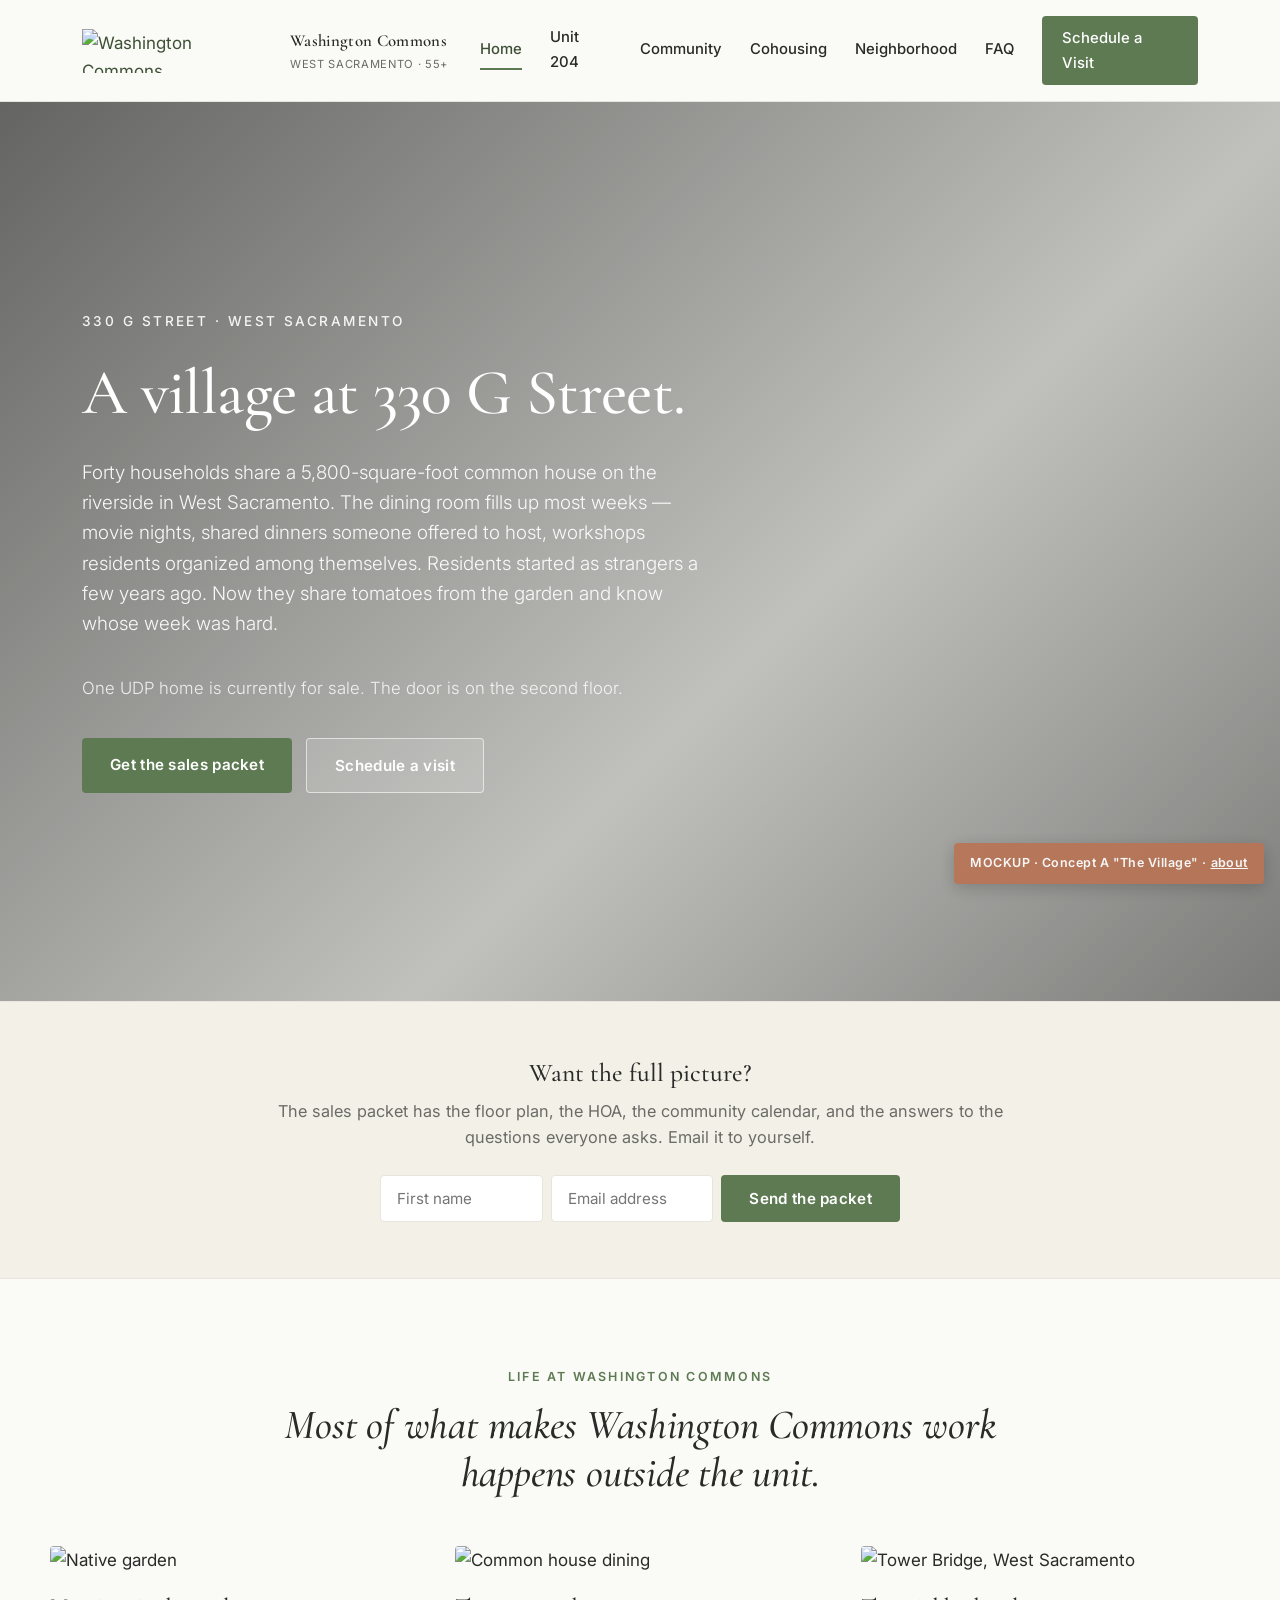
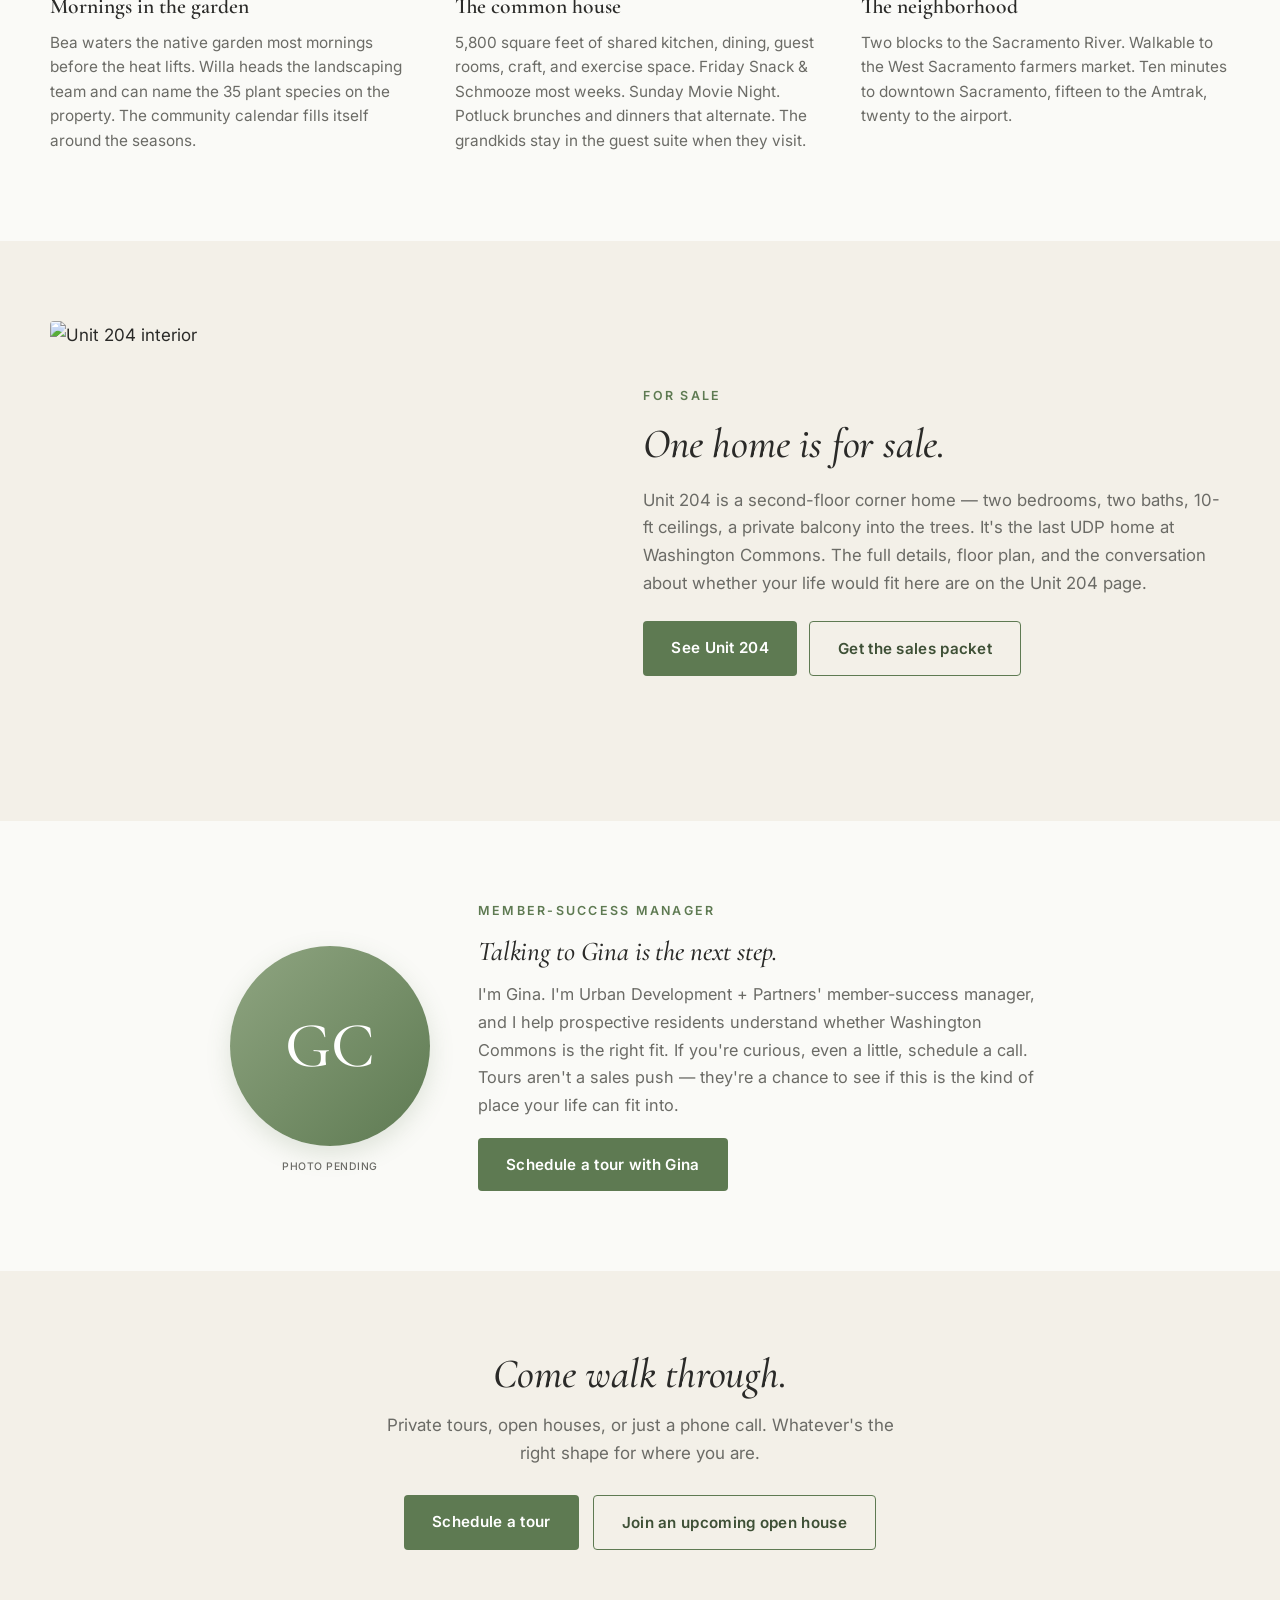
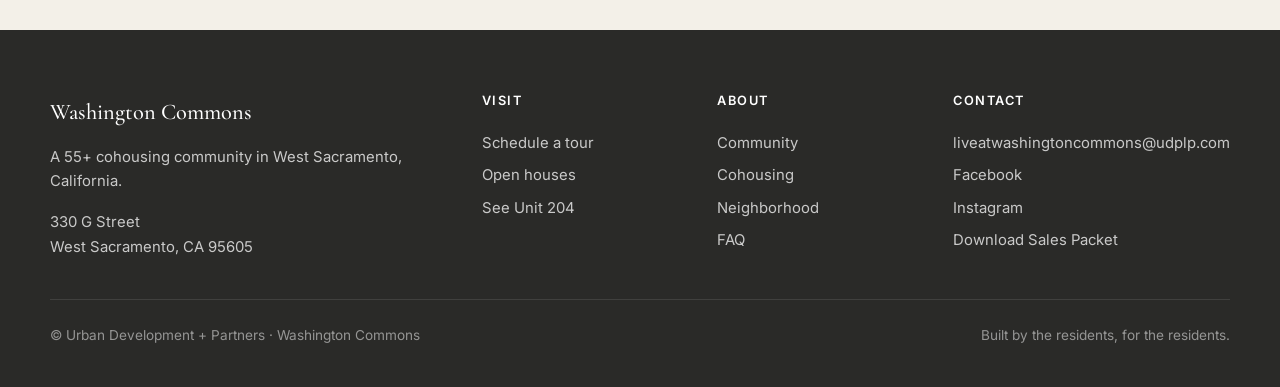
==== index.html @ b25f1376 "WCC site mockup — Concept A (The Village)" ====
<!DOCTYPE html>
<html lang="en">
<head>
<meta charset="UTF-8">
<meta name="viewport" content="width=device-width, initial-scale=1.0">
<title>Washington Commons — A village at 330 G Street</title>
<link rel="stylesheet" href="style.css">
<link rel="icon" href="https://images.squarespace-cdn.com/content/v1/697657b556ac413ff7d2d175/a5d7476b-2ac0-4a22-9eb6-491577fd9aad/favicon.ico?format=100w">
</head>
<body>

<!-- HEADER -->
<header class="site-header">
  <div class="header-inner">
    <a href="index.html" class="logo">
      <img src="https://images.squarespace-cdn.com/content/v1/697657b556ac413ff7d2d175/91190241-c644-4dd6-9b0e-fad398c0e906/washco_4C+%281%29.png" alt="Washington Commons">
      <span class="logo-text">Washington Commons<small>West Sacramento · 55+</small></span>
    </a>
    <nav class="main-nav">
      <a href="index.html" class="active">Home</a>
      <a href="unit.html">Unit 204</a>
      <a href="community.html">Community</a>
      <a href="cohousing.html">Cohousing</a>
      <a href="our.html">Neighborhood</a>
      <a href="faq.html">FAQ</a>
      <a href="#" class="nav-cta">Schedule a Visit</a>
    </nav>
  </div>
</header>

<!-- HERO -->
<section class="hero" style="background-image: url('https://www.washington-commons.org/uploads/8/2/1/7/82170760/wcc-dinner-2.jpeg');">
  <div class="hero-inner">
    <div class="hero-eyebrow">330 G Street · West Sacramento</div>
    <h1>A village at 330 G&nbsp;Street.</h1>
    <p>Forty households share a 5,800-square-foot common house on the riverside in West Sacramento. The dining room fills up most weeks — movie nights, shared dinners someone offered to host, workshops residents organized among themselves. Residents started as strangers a few years ago. Now they share tomatoes from the garden and know whose week was hard.</p>
    <p style="font-size: 1.05rem; opacity: 0.9; margin-bottom: 36px;">One UDP home is currently for sale. The door is on the second floor.</p>
    <div class="hero-ctas">
      <a href="#packet" class="btn btn-primary">Get the sales packet</a>
      <a href="#" class="btn btn-secondary">Schedule a visit</a>
    </div>
  </div>
</section>

<!-- SALES PACKET BAND -->
<section class="packet-band" id="packet">
  <div class="packet-inner">
    <h3>Want the full picture?</h3>
    <p>The sales packet has the floor plan, the HOA, the community calendar, and the answers to the questions everyone asks. Email it to yourself.</p>
    <form class="packet-form" onsubmit="event.preventDefault(); alert('Mockup — form would submit to HubSpot');">
      <input type="text" placeholder="First name" required>
      <input type="email" placeholder="Email address" required>
      <button type="submit" class="btn btn-primary">Send the packet</button>
    </form>
  </div>
</section>

<!-- WHAT LIFE IS LIKE -->
<section>
  <div class="section-wide">
    <div class="section-heading">
      <div class="section-eyebrow">Life at Washington Commons</div>
      <h2>Most of what makes Washington Commons work happens outside the unit.</h2>
    </div>
    <div class="grid-3">
      <div class="tile">
        <img src="https://images.squarespace-cdn.com/content/v1/697657b556ac413ff7d2d175/243990a2-fc2f-4649-a582-b4b4cb979e01/4bg.jpg" alt="Native garden">
        <h3>Mornings in the garden</h3>
        <p>Bea waters the native garden most mornings before the heat lifts. Willa heads the landscaping team and can name the 35 plant species on the property. The community calendar fills itself around the seasons.</p>
      </div>
      <div class="tile">
        <img src="https://images.squarespace-cdn.com/content/v1/697657b556ac413ff7d2d175/16555196-f4ae-4b40-b694-97043b0a2759/7bg.jpg" alt="Common house dining">
        <h3>The common house</h3>
        <p>5,800 square feet of shared kitchen, dining, guest rooms, craft, and exercise space. Friday Snack &amp; Schmooze most weeks. Sunday Movie Night. Potluck brunches and dinners that alternate. The grandkids stay in the guest suite when they visit.</p>
      </div>
      <div class="tile">
        <img src="https://images.squarespace-cdn.com/content/v1/697657b556ac413ff7d2d175/19d0018a-3848-4c20-9f47-b1a479b0210e/towerbridge.jpg" alt="Tower Bridge, West Sacramento">
        <h3>The neighborhood</h3>
        <p>Two blocks to the Sacramento River. Walkable to the West Sacramento farmers market. Ten minutes to downtown Sacramento, fifteen to the Amtrak, twenty to the airport.</p>
      </div>
    </div>
  </div>
</section>

<!-- ABOUT UNIT 204 HANDOFF -->
<section class="handoff">
  <div class="handoff-inner">
    <img src="https://images.squarespace-cdn.com/content/v1/697657b556ac413ff7d2d175/9aebc047-cb39-4507-a9ca-e3200ac57716/21-web-or-mls-330-g-st-204.jpg" alt="Unit 204 interior">
    <div>
      <div class="section-eyebrow">For Sale</div>
      <h2>One home is for sale.</h2>
      <p>Unit 204 is a second-floor corner home — two bedrooms, two baths, 10-ft ceilings, a private balcony into the trees. It's the last UDP home at Washington Commons. The full details, floor plan, and the conversation about whether your life would fit here are on the Unit 204 page.</p>
      <div class="handoff-ctas">
        <a href="unit.html" class="btn btn-primary">See Unit 204</a>
        <a href="#packet" class="btn btn-outline">Get the sales packet</a>
      </div>
    </div>
  </div>
</section>

<!-- MEET GINA -->
<section class="gina-section">
  <div class="gina-inner">
    <div class="gina-portrait">GC</div>
    <div class="gina-text">
      <div class="section-eyebrow">Member-Success Manager</div>
      <h2>Talking to Gina is the next step.</h2>
      <p>I'm Gina. I'm Urban Development + Partners' member-success manager, and I help prospective residents understand whether Washington Commons is the right fit. If you're curious, even a little, schedule a call. Tours aren't a sales push — they're a chance to see if this is the kind of place your life can fit into.</p>
      <a href="#" class="btn btn-primary">Schedule a tour with Gina</a>
    </div>
  </div>
</section>

<!-- TOUR CTA BAND -->
<section class="cta-band">
  <h2>Come walk through.</h2>
  <p>Private tours, open houses, or just a phone call. Whatever's the right shape for where you are.</p>
  <div class="cta-band-buttons">
    <a href="#" class="btn btn-primary">Schedule a tour</a>
    <a href="#" class="btn btn-outline">Join an upcoming open house</a>
  </div>
</section>

<!-- FOOTER -->
<footer class="site-footer">
  <div class="footer-inner">
    <div class="footer-col">
      <div class="footer-brand">Washington Commons</div>
      <p>A 55+ cohousing community in West Sacramento, California.</p>
      <p style="margin-top: 12px;">330 G Street<br>West Sacramento, CA 95605</p>
    </div>
    <div class="footer-col">
      <h4>Visit</h4>
      <a href="#">Schedule a tour</a>
      <a href="#">Open houses</a>
      <a href="unit.html">See Unit 204</a>
    </div>
    <div class="footer-col">
      <h4>About</h4>
      <a href="community.html">Community</a>
      <a href="cohousing.html">Cohousing</a>
      <a href="our.html">Neighborhood</a>
      <a href="faq.html">FAQ</a>
    </div>
    <div class="footer-col">
      <h4>Contact</h4>
      <a href="mailto:liveatwashingtoncommons@udplp.com">liveatwashingtoncommons@udplp.com</a>
      <a href="https://www.facebook.com/liveatwashingtoncommons">Facebook</a>
      <a href="https://www.instagram.com/liveatwashingtoncommons">Instagram</a>
      <a href="#">Download Sales Packet</a>
    </div>
  </div>
  <div class="footer-bottom">
    <span>© Urban Development + Partners · Washington Commons</span>
    <span>Built by the residents, for the residents.</span>
  </div>
</footer>

<div class="mockup-notice">MOCKUP · Concept A "The Village" · <a href="../README.md">about</a></div>

</body>
</html>
---- style.css ----
/* Washington Commons — Concept A "The Village" — production-quality mockup */
/* Colors: warm white, charcoal, sage olive, terracotta accent */

@import url('https://fonts.googleapis.com/css2?family=Cormorant+Garamond:ital,wght@0,400;0,500;0,600;0,700;1,400&family=Inter:wght@300;400;500;600;700&display=swap');

:root {
  --bg: #fafaf7;
  --bg-warm: #f3f0e8;
  --bg-dark: #2a2a28;
  --text: #2a2a28;
  --text-muted: #6b6b66;
  --text-light: #9a9a92;
  --accent: #5e7a52;
  --accent-dark: #3e5036;
  --accent-light: #8fa581;
  --terra: #b87355;
  --border: #e8e5dc;
  --serif: 'Cormorant Garamond', Georgia, serif;
  --sans: 'Inter', -apple-system, BlinkMacSystemFont, sans-serif;
  --max-w: 1180px;
  --max-w-narrow: 760px;
}

* { box-sizing: border-box; margin: 0; padding: 0; }
html { scroll-behavior: smooth; }
body {
  font-family: var(--sans);
  font-weight: 400;
  font-size: 17px;
  line-height: 1.65;
  color: var(--text);
  background: var(--bg);
  -webkit-font-smoothing: antialiased;
}

h1, h2, h3, h4 { font-family: var(--serif); font-weight: 500; line-height: 1.15; color: var(--text); }
h1 { font-size: clamp(2.4rem, 5.5vw, 4rem); letter-spacing: -0.01em; }
h2 { font-size: clamp(1.8rem, 3.5vw, 2.6rem); margin-bottom: 0.6em; letter-spacing: -0.005em; }
h3 { font-size: clamp(1.3rem, 2.2vw, 1.65rem); margin-bottom: 0.4em; }
h4 { font-size: 1.15rem; font-family: var(--sans); font-weight: 600; }

p { margin-bottom: 1.1em; }
p:last-child { margin-bottom: 0; }
a { color: var(--accent-dark); text-decoration: none; }
a:hover { color: var(--terra); }

/* === HEADER + NAV === */
.site-header {
  background: var(--bg);
  border-bottom: 1px solid var(--border);
  position: sticky; top: 0; z-index: 100;
  backdrop-filter: blur(8px);
  background: rgba(250, 250, 247, 0.92);
}
.header-inner {
  max-width: var(--max-w);
  margin: 0 auto;
  padding: 16px 32px;
  display: flex;
  align-items: center;
  justify-content: space-between;
  gap: 32px;
}
.logo { display: flex; align-items: center; gap: 12px; }
.logo img { height: 44px; width: auto; }
.logo-text { font-family: var(--serif); font-size: 1.05rem; font-weight: 600; color: var(--text); letter-spacing: 0.02em; }
.logo-text small { display: block; font-family: var(--sans); font-size: 0.7rem; font-weight: 400; color: var(--text-muted); letter-spacing: 0.06em; text-transform: uppercase; }

.main-nav { display: flex; align-items: center; gap: 28px; }
.main-nav a {
  font-size: 0.93rem;
  color: var(--text);
  font-weight: 500;
  padding: 6px 0;
  border-bottom: 2px solid transparent;
  transition: border-color 0.2s, color 0.2s;
}
.main-nav a:hover { border-bottom-color: var(--accent); color: var(--accent-dark); }
.main-nav a.active { border-bottom-color: var(--accent); color: var(--accent-dark); }
.nav-cta {
  background: var(--accent);
  color: white !important;
  padding: 10px 20px !important;
  border-radius: 4px;
  border-bottom: none !important;
  transition: background 0.2s;
}
.nav-cta:hover { background: var(--accent-dark); color: white !important; }

/* === HERO === */
.hero {
  position: relative;
  min-height: 78vh;
  display: flex;
  align-items: center;
  background-size: cover;
  background-position: center;
  color: white;
}
.hero::before {
  content: ''; position: absolute; inset: 0;
  background: linear-gradient(135deg, rgba(20,20,18,0.65) 0%, rgba(20,20,18,0.25) 60%, rgba(20,20,18,0.55) 100%);
}
.hero-inner {
  position: relative;
  max-width: var(--max-w);
  margin: 0 auto;
  padding: 120px 32px;
  width: 100%;
}
.hero-eyebrow {
  font-family: var(--sans);
  font-size: 0.85rem;
  font-weight: 500;
  letter-spacing: 0.18em;
  text-transform: uppercase;
  margin-bottom: 24px;
  opacity: 0.92;
}
.hero h1 {
  color: white;
  max-width: 850px;
  margin-bottom: 28px;
  font-weight: 500;
}
.hero p {
  font-size: 1.18rem;
  line-height: 1.6;
  color: rgba(255,255,255,0.94);
  max-width: 640px;
  margin-bottom: 36px;
  font-weight: 300;
}
.hero-ctas { display: flex; gap: 14px; flex-wrap: wrap; }

/* shorter hero variant for inner pages */
.hero-slim { min-height: 48vh; }
.hero-slim .hero-inner { padding: 90px 32px; }
.hero-slim h1 { font-size: clamp(2rem, 4vw, 3.1rem); }

/* === BUTTONS === */
.btn {
  display: inline-block;
  padding: 14px 28px;
  font-family: var(--sans);
  font-size: 0.95rem;
  font-weight: 600;
  letter-spacing: 0.02em;
  border-radius: 4px;
  cursor: pointer;
  border: none;
  transition: all 0.2s ease;
}
.btn-primary { background: var(--accent); color: white; }
.btn-primary:hover { background: var(--accent-dark); color: white; transform: translateY(-1px); }
.btn-secondary { background: rgba(255,255,255,0.12); color: white; border: 1.5px solid rgba(255,255,255,0.6); }
.btn-secondary:hover { background: rgba(255,255,255,0.2); color: white; }
.btn-light { background: var(--accent); color: white; }
.btn-light:hover { background: var(--accent-dark); color: white; }
.btn-outline { background: transparent; color: var(--accent-dark); border: 1.5px solid var(--accent); }
.btn-outline:hover { background: var(--accent); color: white; }
.btn-text { color: var(--accent-dark); padding: 8px 0; font-weight: 600; }
.btn-text::after { content: ' →'; transition: transform 0.2s; display: inline-block; }
.btn-text:hover { color: var(--terra); }
.btn-text:hover::after { transform: translateX(3px); }

/* === SECTIONS === */
section { padding: 88px 32px; }
.section-narrow { max-width: var(--max-w-narrow); margin: 0 auto; }
.section-wide { max-width: var(--max-w); margin: 0 auto; }
.section-warm { background: var(--bg-warm); }
.section-dark { background: var(--bg-dark); color: white; }
.section-dark h2, .section-dark h3, .section-dark h4 { color: white; }
.section-dark p { color: rgba(255,255,255,0.85); }

.section-eyebrow {
  font-size: 0.78rem;
  font-weight: 600;
  letter-spacing: 0.18em;
  text-transform: uppercase;
  color: var(--accent);
  margin-bottom: 14px;
}

/* === SALES PACKET BAND === */
.packet-band {
  background: var(--bg-warm);
  padding: 56px 32px;
  border-top: 1px solid var(--border);
  border-bottom: 1px solid var(--border);
}
.packet-inner { max-width: var(--max-w-narrow); margin: 0 auto; text-align: center; }
.packet-inner h3 { font-size: 1.6rem; margin-bottom: 10px; }
.packet-inner p { color: var(--text-muted); margin-bottom: 24px; font-size: 1.02rem; }
.packet-form { display: flex; gap: 8px; max-width: 520px; margin: 0 auto; flex-wrap: wrap; }
.packet-form input {
  flex: 1; min-width: 0;
  padding: 13px 16px;
  border: 1px solid var(--border);
  border-radius: 4px;
  font-family: var(--sans);
  font-size: 0.95rem;
  background: white;
}
.packet-form input:focus { outline: none; border-color: var(--accent); }
.packet-form button { white-space: nowrap; }

/* === 3-TILE / 4-TILE GRIDS === */
.grid-3 {
  display: grid;
  grid-template-columns: repeat(3, 1fr);
  gap: 36px;
  margin-top: 48px;
}
.grid-4 {
  display: grid;
  grid-template-columns: repeat(4, 1fr);
  gap: 28px;
  margin-top: 48px;
}
.grid-2 {
  display: grid;
  grid-template-columns: 1fr 1fr;
  gap: 60px;
  align-items: center;
}
.tile { }
.tile img {
  width: 100%;
  height: 240px;
  object-fit: cover;
  border-radius: 4px;
  margin-bottom: 20px;
}
.tile-4 img { height: 180px; }
.tile h3 { margin-bottom: 12px; font-family: var(--serif); font-size: 1.35rem; font-weight: 600; }
.tile p { color: var(--text-muted); font-size: 0.96rem; line-height: 1.6; }

/* === SECTION HEADING === */
.section-heading { text-align: center; max-width: 760px; margin: 0 auto 24px; }
.section-heading h2 { font-style: italic; font-weight: 500; }
.section-heading.left { text-align: left; margin: 0 0 24px; }
.section-sub { color: var(--text-muted); font-size: 1.05rem; max-width: 620px; margin: 0 auto 0; }

/* === NARRATIVE SECTION === */
.narrative {
  max-width: var(--max-w-narrow);
  margin: 0 auto;
}
.narrative h2 {
  font-style: italic;
  text-align: center;
  margin-bottom: 40px;
}
.narrative p {
  font-size: 1.12rem;
  line-height: 1.75;
  margin-bottom: 1.4em;
  color: var(--text);
}
.narrative img {
  width: 100%;
  border-radius: 4px;
  margin: 40px 0;
}

/* === 2-COLUMN === */
.two-col { display: grid; grid-template-columns: 1fr 1fr; gap: 56px; align-items: center; }
.two-col.left-img { grid-template-columns: 1.1fr 1fr; }
.two-col img { width: 100%; height: 460px; object-fit: cover; border-radius: 4px; }
.two-col-text h2 { margin-bottom: 18px; font-style: italic; }
.two-col-text p { color: var(--text-muted); font-size: 1.05rem; }

/* === HANDOFF / FEATURED === */
.handoff {
  background: var(--bg-warm);
  padding: 80px 32px;
}
.handoff-inner {
  max-width: var(--max-w);
  margin: 0 auto;
  display: grid;
  grid-template-columns: 1fr 1.1fr;
  gap: 60px;
  align-items: center;
}
.handoff img { width: 100%; height: 420px; object-fit: cover; border-radius: 4px; }
.handoff h2 { font-style: italic; margin-bottom: 18px; }
.handoff p { color: var(--text-muted); margin-bottom: 24px; font-size: 1.05rem; }
.handoff-ctas { display: flex; gap: 12px; flex-wrap: wrap; }

/* === MEET GINA === */
.gina-section {
  padding: 80px 32px;
  background: var(--bg);
}
.gina-inner {
  max-width: 820px;
  margin: 0 auto;
  display: grid;
  grid-template-columns: 200px 1fr;
  gap: 48px;
  align-items: center;
}
.gina-portrait {
  width: 200px; height: 200px;
  border-radius: 50%;
  background: linear-gradient(135deg, var(--accent-light), var(--accent));
  display: flex; align-items: center; justify-content: center;
  color: white; font-family: var(--serif); font-size: 4rem; font-weight: 500;
  flex-shrink: 0;
  box-shadow: 0 8px 24px rgba(94, 122, 82, 0.18);
}
.gina-portrait::after {
  content: "Photo pending";
  position: absolute;
  font-family: var(--sans); font-size: 0.65rem; font-weight: 500;
  color: var(--text-muted); letter-spacing: 0.05em;
  margin-top: 240px; text-transform: uppercase;
}
.gina-text h2 { font-style: italic; margin-bottom: 14px; font-size: 1.7rem; }
.gina-text p { color: var(--text-muted); margin-bottom: 18px; font-size: 1.02rem; line-height: 1.7; }

/* === RESIDENT VIGNETTES === */
.residents-grid {
  display: grid;
  grid-template-columns: repeat(3, 1fr);
  gap: 36px;
  margin-top: 40px;
}
.resident-card { text-align: left; }
.resident-card img {
  width: 100%;
  height: 320px;
  object-fit: cover;
  border-radius: 4px;
  margin-bottom: 18px;
  filter: saturate(0.95);
}
.resident-card h3 { font-size: 1.4rem; margin-bottom: 6px; font-weight: 600; }
.resident-card .resident-role {
  font-size: 0.82rem;
  letter-spacing: 0.08em;
  text-transform: uppercase;
  color: var(--accent);
  margin-bottom: 14px;
  font-weight: 600;
}
.resident-card p { color: var(--text-muted); font-size: 0.96rem; line-height: 1.65; }

/* === TOUR CTA BAND === */
.cta-band {
  padding: 80px 32px;
  background: var(--bg-warm);
  text-align: center;
}
.cta-band h2 { font-style: italic; margin-bottom: 12px; }
.cta-band p { color: var(--text-muted); margin-bottom: 28px; max-width: 540px; margin-left: auto; margin-right: auto; }
.cta-band-buttons { display: flex; gap: 14px; justify-content: center; flex-wrap: wrap; }

/* === SPECS STRIP === */
.specs-strip {
  background: var(--bg-dark);
  color: white;
  padding: 28px 32px;
}
.specs-inner {
  max-width: var(--max-w);
  margin: 0 auto;
  display: flex;
  justify-content: space-around;
  flex-wrap: wrap;
  gap: 20px;
  font-family: var(--sans);
  font-size: 0.92rem;
  font-weight: 500;
  letter-spacing: 0.04em;
}
.specs-inner span { white-space: nowrap; color: rgba(255,255,255,0.92); }
.specs-inner .spec-divider { color: rgba(255,255,255,0.3); }

/* === 6-TILE CHARACTERISTICS === */
.char-grid {
  display: grid;
  grid-template-columns: repeat(3, 1fr);
  gap: 36px 40px;
  margin-top: 56px;
}
.char-tile {
  background: var(--bg-warm);
  padding: 32px 28px;
  border-radius: 4px;
  border-top: 3px solid var(--accent);
}
.char-num {
  font-family: var(--serif);
  font-size: 2rem;
  font-style: italic;
  color: var(--accent);
  margin-bottom: 10px;
  line-height: 1;
}
.char-tile h3 { font-size: 1.2rem; margin-bottom: 12px; font-weight: 600; }
.char-tile p { color: var(--text-muted); font-size: 0.96rem; }

/* === FOOTNOTE === */
.footnote {
  margin-top: 40px;
  padding: 20px;
  background: var(--bg);
  border-left: 3px solid var(--border);
  font-size: 0.88rem;
  color: var(--text-muted);
  font-style: italic;
}

/* === FAQ ACCORDION === */
.faq-section {
  max-width: var(--max-w-narrow);
  margin: 0 auto;
  padding: 0 32px;
}
.faq-category {
  margin-bottom: 56px;
}
.faq-category-label {
  font-size: 0.82rem;
  font-weight: 600;
  letter-spacing: 0.15em;
  text-transform: uppercase;
  color: var(--accent);
  margin-bottom: 20px;
  padding-bottom: 12px;
  border-bottom: 1px solid var(--border);
}
.faq-item {
  border-bottom: 1px solid var(--border);
  padding: 24px 0;
}
.faq-q {
  font-family: var(--serif);
  font-size: 1.35rem;
  font-weight: 500;
  color: var(--text);
  margin-bottom: 12px;
  cursor: pointer;
  display: flex;
  justify-content: space-between;
  align-items: flex-start;
  gap: 20px;
  list-style: none;
}
.faq-q::-webkit-details-marker { display: none; }
.faq-q::after {
  content: '+';
  font-size: 1.4rem;
  color: var(--accent);
  font-weight: 300;
  flex-shrink: 0;
  transition: transform 0.2s;
}
details[open] .faq-q::after { content: '−'; }
.faq-a {
  color: var(--text-muted);
  font-size: 1.02rem;
  line-height: 1.7;
  padding-top: 8px;
  max-width: 100%;
}
.faq-a a { color: var(--accent-dark); border-bottom: 1px solid var(--accent-light); }

/* === LISTS (neighborhood pages) === */
.list-block { margin-top: 40px; }
.list-item {
  padding: 28px 0;
  border-bottom: 1px solid var(--border);
  display: grid;
  grid-template-columns: 60px 1fr;
  gap: 24px;
  align-items: baseline;
}
.list-num {
  font-family: var(--serif);
  font-size: 2.4rem;
  font-style: italic;
  color: var(--accent);
  line-height: 1;
}
.list-item h3 { font-size: 1.3rem; margin-bottom: 8px; font-weight: 600; }
.list-item p { color: var(--text-muted); font-size: 1rem; }
.list-simple { margin-top: 24px; }
.list-simple li {
  list-style: none;
  padding: 14px 0;
  border-bottom: 1px solid var(--border);
  font-size: 1.05rem;
  color: var(--text);
}
.list-simple li:last-child { border-bottom: none; }

/* === FEATURED CARD ROW (how residents use neighborhood) === */
.card-row {
  display: grid;
  grid-template-columns: repeat(3, 1fr);
  gap: 32px;
  margin-top: 48px;
}
.card {
  background: var(--bg-warm);
  padding: 32px 28px;
  border-radius: 4px;
}
.card h3 { font-size: 1.25rem; margin-bottom: 12px; font-weight: 600; font-family: var(--serif); }
.card p { color: var(--text-muted); font-size: 0.96rem; }

/* === FOOTER === */
.site-footer {
  background: var(--bg-dark);
  color: rgba(255,255,255,0.8);
  padding: 64px 32px 40px;
}
.footer-inner {
  max-width: var(--max-w);
  margin: 0 auto;
  display: grid;
  grid-template-columns: 2fr 1fr 1fr 1fr;
  gap: 40px;
  margin-bottom: 40px;
}
.footer-col h4 {
  color: white;
  font-family: var(--sans);
  font-size: 0.8rem;
  font-weight: 600;
  letter-spacing: 0.12em;
  text-transform: uppercase;
  margin-bottom: 18px;
}
.footer-col p, .footer-col a { font-size: 0.93rem; color: rgba(255,255,255,0.75); }
.footer-col a { display: block; padding: 4px 0; }
.footer-col a:hover { color: white; }
.footer-brand { font-family: var(--serif); font-size: 1.4rem; color: white; margin-bottom: 14px; font-weight: 500; }
.footer-bottom {
  max-width: var(--max-w);
  margin: 0 auto;
  padding-top: 24px;
  border-top: 1px solid rgba(255,255,255,0.1);
  display: flex; justify-content: space-between;
  font-size: 0.85rem;
  color: rgba(255,255,255,0.5);
  flex-wrap: wrap;
  gap: 16px;
}

/* === MOCKUP NOTICE === */
.mockup-notice {
  position: fixed;
  bottom: 16px;
  right: 16px;
  background: var(--terra);
  color: white;
  padding: 10px 16px;
  border-radius: 4px;
  font-size: 0.78rem;
  font-weight: 600;
  letter-spacing: 0.04em;
  z-index: 1000;
  box-shadow: 0 4px 16px rgba(0,0,0,0.2);
  opacity: 0.92;
}
.mockup-notice a { color: white; text-decoration: underline; }

/* === RESPONSIVE === */
@media (max-width: 900px) {
  .header-inner { padding: 14px 20px; flex-wrap: wrap; gap: 16px; }
  .main-nav { gap: 18px; flex-wrap: wrap; }
  .main-nav a { font-size: 0.88rem; }
  .hero-inner { padding: 80px 20px; }
  .hero p { font-size: 1.05rem; }
  section { padding: 64px 20px; }
  .grid-3, .grid-4, .char-grid, .residents-grid, .card-row { grid-template-columns: 1fr; gap: 32px; }
  .two-col, .grid-2, .handoff-inner { grid-template-columns: 1fr; gap: 32px; }
  .two-col img, .handoff img { height: 320px; }
  .gina-inner { grid-template-columns: 1fr; text-align: center; gap: 24px; }
  .gina-portrait { margin: 0 auto; }
  .footer-inner { grid-template-columns: 1fr 1fr; gap: 32px; }
  .packet-form { flex-direction: column; }
  .packet-form button { width: 100%; }
  .list-item { grid-template-columns: 40px 1fr; gap: 16px; }
  .list-num { font-size: 1.8rem; }
}
@media (max-width: 540px) {
  h1 { font-size: 2.1rem; }
  h2 { font-size: 1.6rem; }
  .footer-inner { grid-template-columns: 1fr; }
  .nav-cta { padding: 8px 14px !important; }
}
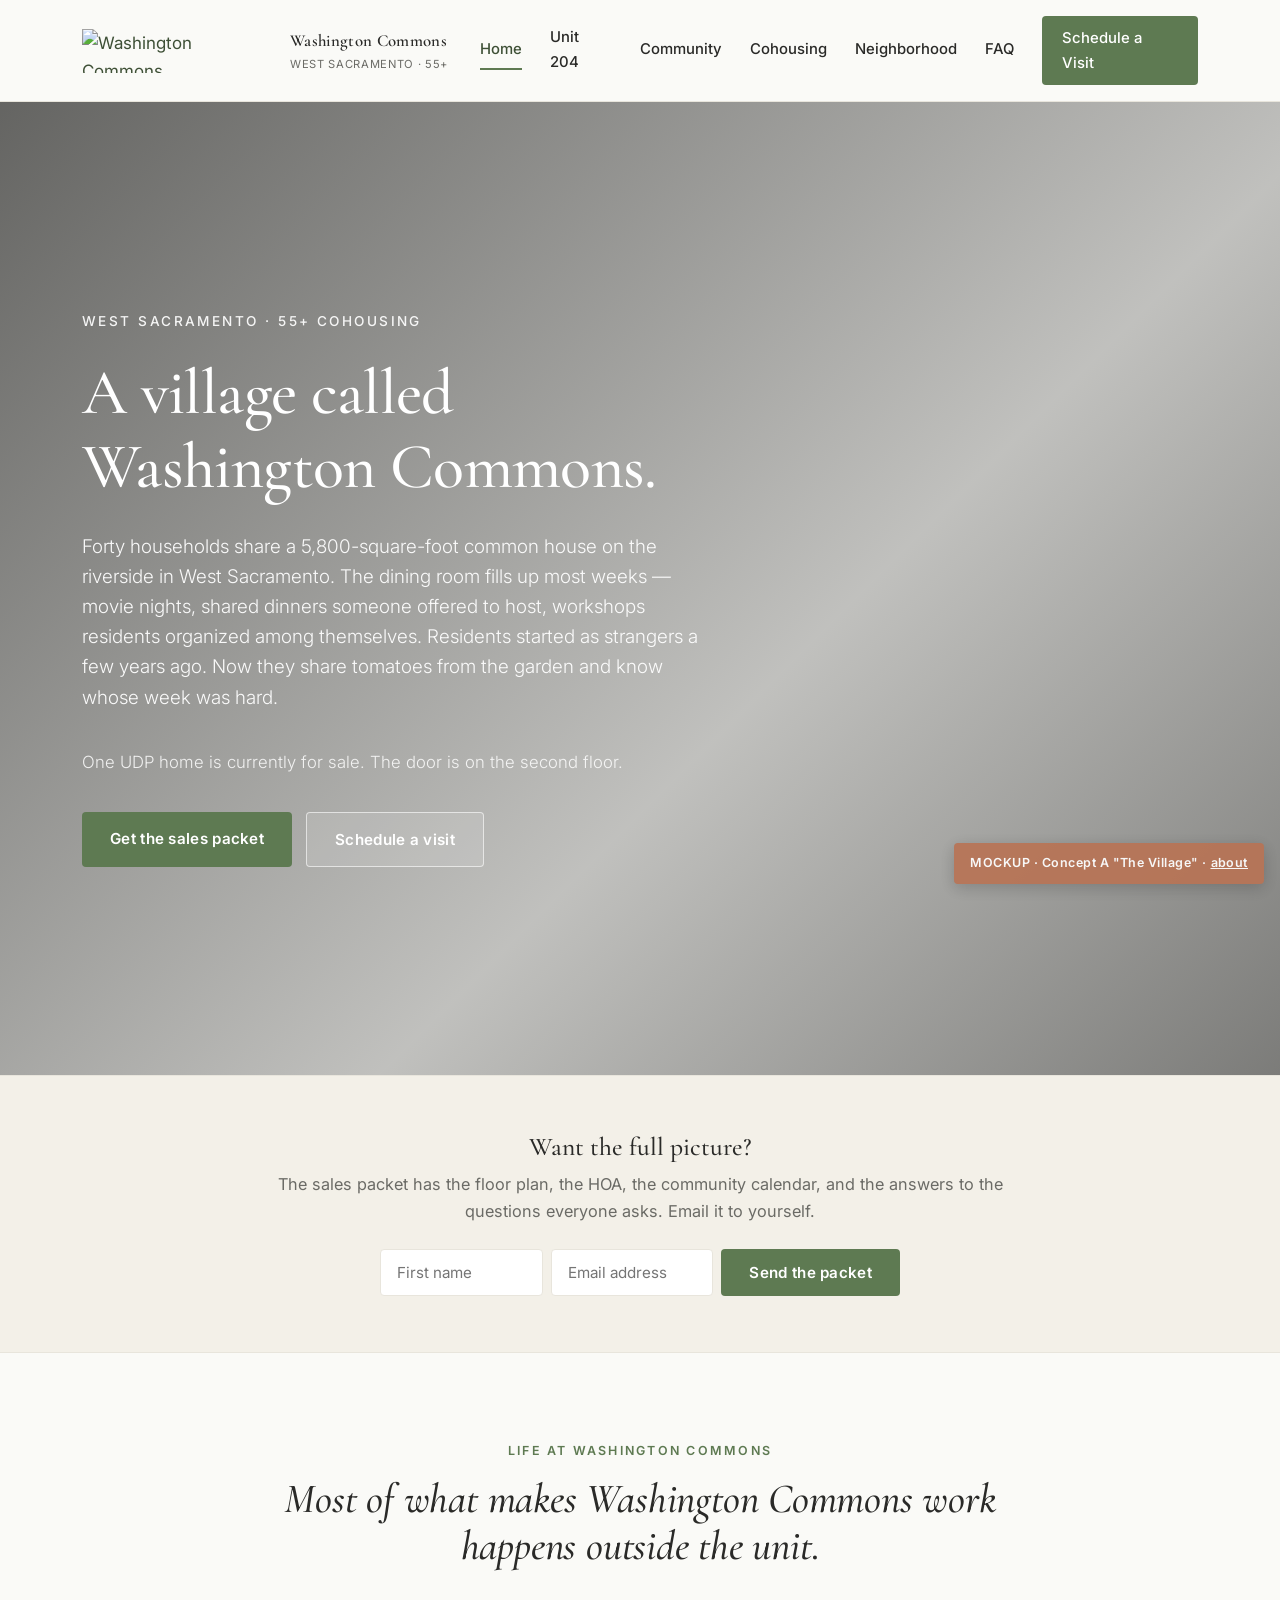
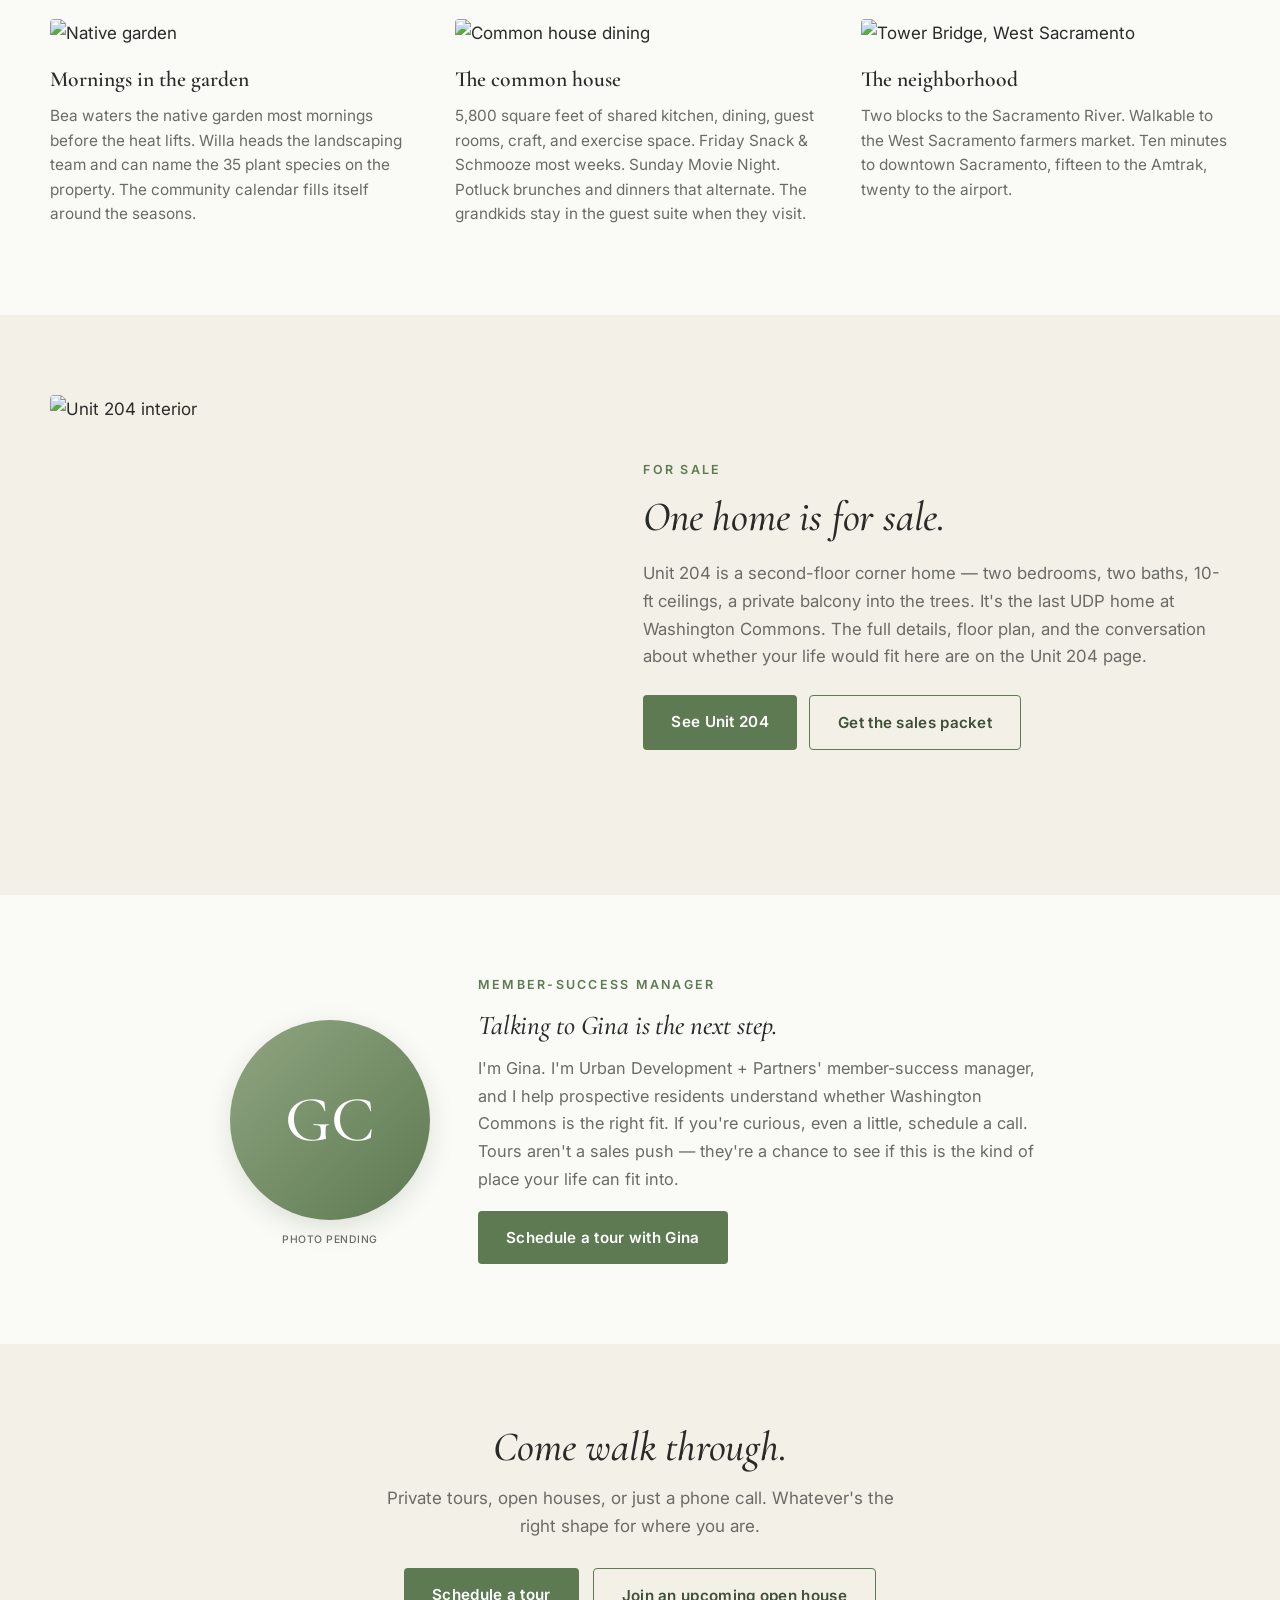
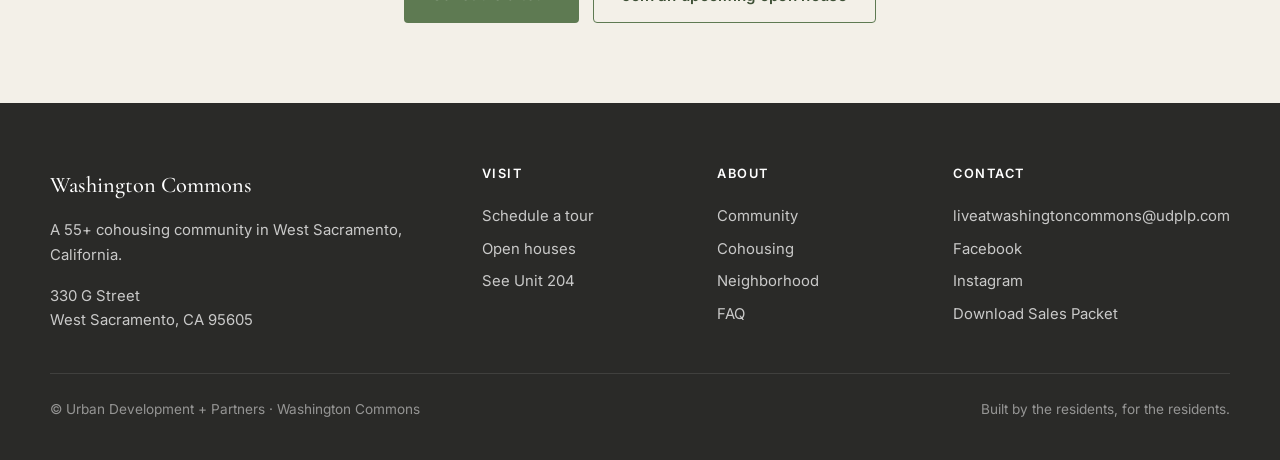
==== commit dad22db6: "Use 'Washington Commons' as the property name; reserve '330 G Street' for location" ====
--- a/index.html
+++ b/index.html
@@ -3,7 +3,7 @@
 <head>
 <meta charset="UTF-8">
 <meta name="viewport" content="width=device-width, initial-scale=1.0">
-<title>Washington Commons — A village at 330 G Street</title>
+<title>Washington Commons — A village in West Sacramento</title>
 <link rel="stylesheet" href="style.css">
 <link rel="icon" href="https://images.squarespace-cdn.com/content/v1/697657b556ac413ff7d2d175/a5d7476b-2ac0-4a22-9eb6-491577fd9aad/favicon.ico?format=100w">
 </head>
@@ -31,8 +31,8 @@
 <!-- HERO -->
 <section class="hero" style="background-image: url('https://www.washington-commons.org/uploads/8/2/1/7/82170760/wcc-dinner-2.jpeg');">
   <div class="hero-inner">
-    <div class="hero-eyebrow">330 G Street · West Sacramento</div>
-    <h1>A village at 330 G&nbsp;Street.</h1>
+    <div class="hero-eyebrow">West Sacramento · 55+ Cohousing</div>
+    <h1>A village called Washington&nbsp;Commons.</h1>
     <p>Forty households share a 5,800-square-foot common house on the riverside in West Sacramento. The dining room fills up most weeks — movie nights, shared dinners someone offered to host, workshops residents organized among themselves. Residents started as strangers a few years ago. Now they share tomatoes from the garden and know whose week was hard.</p>
     <p style="font-size: 1.05rem; opacity: 0.9; margin-bottom: 36px;">One UDP home is currently for sale. The door is on the second floor.</p>
     <div class="hero-ctas">
